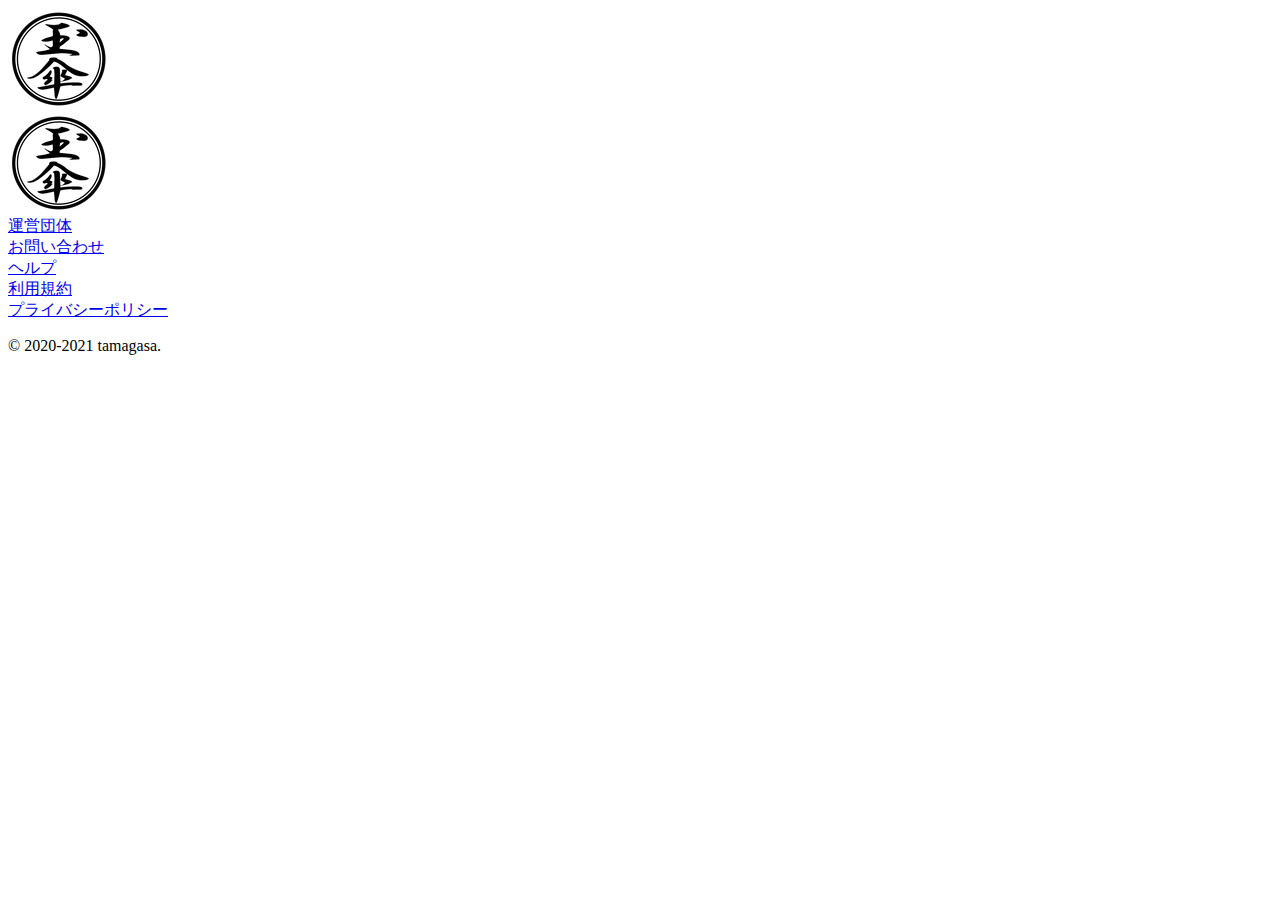
==== help.html @ 847b8047 "added header and footer" ====
<!DOCTYPE html>
<html lang="ja">
  <head>
    <!-- Google Tag Manager -->
      <!-- <script>(function(w,d,s,l,i){w[l]=w[l]||[];w[l].push({'gtm.start':
      new Date().getTime(),event:'gtm.js'});var f=d.getElementsByTagName(s)[0],
      j=d.createElement(s),dl=l!='dataLayer'?'&l='+l:'';j.async=true;j.src=
      'https://www.googletagmanager.com/gtm.js?id='+i+dl;f.parentNode.insertBefore(j,f);
      })(window,document,'script','dataLayer','GTM-PZJ7C9R');</script> -->
    <!-- End Google Tag Manager -->
    <title>ヘルプ | 【えん】生産者の情報共有コミュニティ</title>
    <meta charset="utf-8" />
    <meta http-equiv="X-UA-Compatible" content="IE=edge" />
    <meta name="description" content="ヘルプ | 生産者のための情報共有コミュニティ【えん】は生産者の皆様の普段の活動やノウハウを記事にして共有することができるサービスです。簡単に記事を書くことができ、自身のブランディングやビジネスに役立てることができます。" />
    <meta name="viewport" id="viewport" content="width=device-width, initial-scale=1" />
    <meta name="format-detection" content="telephone=no" />

    <!-- og -->
    <meta property="og:title" content="ヘルプ | 【えん】生産者の情報共有コミュニティ" />
    <meta property="og:description" content="ヘルプ | 生産者のための情報共有コミュニティ【えん】は生産者の皆様の普段の活動やノウハウを記事にして共有することができるサービスです。簡単に記事を書くことができ、自身のブランディングやビジネスに役立てることができます。" />
    <meta property="og:type" content="website" />
    <meta property="og:url" content="https://enne.tamagasa.com/" />
    <!-- <meta property="og:image" content=""> -->
    <!-- twitter -->
    <meta name="twitter:card" content="summary_large_image" />
    <meta name="twitter:title" content="ヘルプ | 【えん】生産者の情報共有コミュニティ" />
    <meta name="twitter:description" content="ヘルプ | 生産者のための情報共有コミュニティ【えん】は生産者の皆様の普段の活動やノウハウを記事にして共有することができるサービスです。簡単に記事を書くことができ、自身のブランディングやビジネスに役立てることができます。" />
    <meta name="twitter:url" content="https://enne.tamagasa.com/" />
    <!-- <meta name="twitter:image" content=""> -->
    <!-- favicon -->
    <link rel="shortcut icon" href="./img/favicon.ico" />
    <link rel="apple-touch-icon" sizes="180x180" href="./img/apple-touch-icon-180x180.png">
    <link rel="icon" type="image/png" href="./img/android-chrome-256x256.png">

    <link rel="stylesheet" href="./css/help.css">
  </head>
  <body>
    <!-- Google Tag Manager (noscript) -->
      <!-- <noscript><iframe src="https://www.googletagmanager.com/ns.html?id=GTM-PZJ7C9R"
      height="0" width="0" style="display:none;visibility:hidden"></iframe></noscript> -->
    <!-- End Google Tag Manager (noscript) -->
    <header>
      <div class="header__contents">
        <div class="header__logo"><a href="https://enne.tamagasa.com/"><img class="header__logo--img" src="./img/logo.png" /></a></div>
      </div>
    </header>

    <main>
      
    </main>

    <footer>
      <div class="footer__contents">
        <img src="./img/logo.png" class="footer__logo" alt="フッターロゴ" />
        <div class="footer__link">
          <div class="footer__link--block">
            <a href="https://tamagasa.com/" target="_blank" class="footer__link--anchor">運営団体</a>
          </div>
          <div class="footer__link--block">
            <a href="https://tamagasa.com/#contacts" target="_blank" class="footer__link--anchor">お問い合わせ</a>
          </div>
          <div class="footer__link--block">
            <a href="https://tamagasa.com/help.html" target="_blank" class="footer__link--anchor">ヘルプ</a>
          </div>
          <div class="footer__link--block">
            <a href="https://enne.tamagasa.com/term/" target="_blank" class="footer__link--anchor">利用規約</a>
          </div>
          <div class="footer__link--block">
            <a href="https://enne.tamagasa.com/privacy/" target="_blank" class="footer__link--anchor">プライバシーポリシー</a>
          </div>
        </div>
      </div>
      <p class="footer__copyright">&copy; 2020-2021 tamagasa.</p>
    </footer>
  </body>
</html>
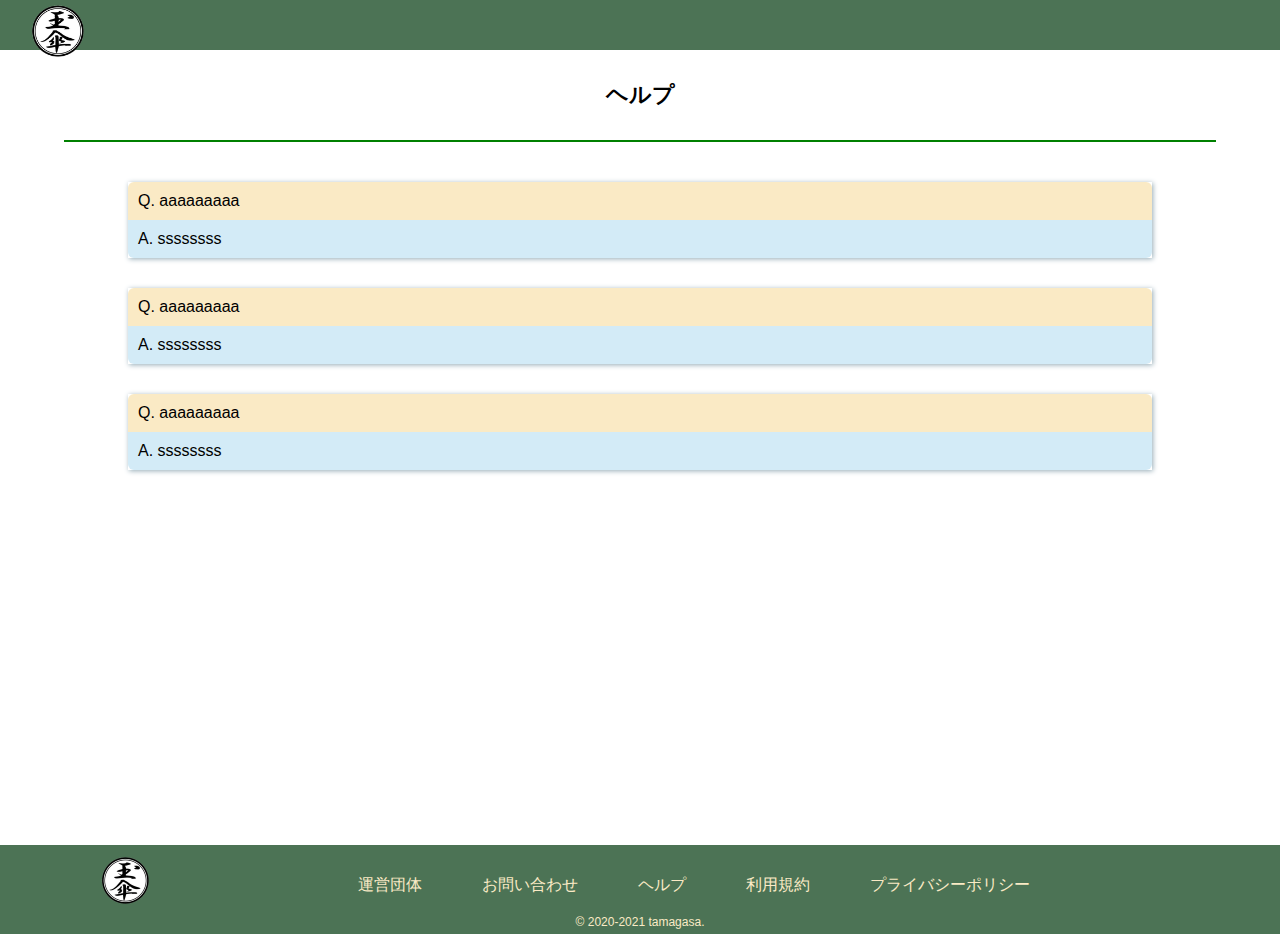
==== commit b099c84c: "fixed design" ====
--- a/help.html
+++ b/help.html
@@ -46,7 +46,24 @@
     </header>
 
     <main>
-      
+      <div class="help__head">ヘルプ</div>
+      <div class="help__line"></div>
+
+      <div class="help__contents">
+        <div class="help__contents--card">
+          <p class="help__contents--card--question">Q. aaaaaaaaa</p>
+          <p class="help__contents--card--answer">A. ssssssss</p>
+        </div>
+        <div class="help__contents--card">
+          <p class="help__contents--card--question">Q. aaaaaaaaa</p>
+          <p class="help__contents--card--answer">A. ssssssss</p>
+        </div>
+        <div class="help__contents--card">
+          <p class="help__contents--card--question">Q. aaaaaaaaa</p>
+          <p class="help__contents--card--answer">A. ssssssss</p>
+        </div>
+      </div>
+
     </main>
 
     <footer>
--- a/css/help.css
+++ b/css/help.css
@@ -0,0 +1,134 @@
+* {
+    margin: 0;
+    padding: 0;
+}
+html {
+    font-size: 16px;
+}
+html,
+body {
+    height: 100%;
+}
+body {
+    margin: 0;
+    overflow-x: hidden;
+    font-family: 'Hiragino Kaku Gothic ProN', 'ヒラギノ角ゴ ProN W3', 'YuGothic',
+        'Yu Gothic', 'メイリオ', 'Meiryo', 'ＭＳ ゴシック', sans-serif;
+}
+main {
+    min-height: 85vh;
+}
+*:focus {
+    outline: none;
+}
+a {
+    color: #1a4459;
+    transition: 0.3s;
+}
+a:link,
+a:visited {
+    text-decoration: none;
+    color: #1a4459;
+}
+input[type='submit'],
+input[type='button'],
+input[type='text'],
+input[type='password'],
+input[type='email'] {
+    -webkit-appearance: none;
+    appearance: none;
+}
+select,
+input,
+textarea,
+button {
+    vertical-align: middle;
+    position: relative;
+    font-family: 'Hiragino Kaku Gothic ProN', 'ヒラギノ角ゴ ProN W3', 'YuGothic',
+        'Yu Gothic', 'メイリオ', 'Meiryo', 'ＭＳ ゴシック', sans-serif;
+}
+input {
+    line-height: 15px;
+}
+
+/* ヘッダ */
+.header__contents {
+    display: flex;
+    justify-content: center;
+    background: #4c7355;
+    height: 50px;
+}
+.header__logo {
+    margin-right: auto;
+    margin-left: 30px;
+    margin-top: 3px;
+    z-index: 100;
+}
+.header__logo--img {
+    width: 55px;
+}
+
+/* フッタ */
+.footer__contents {
+    display: flex;
+    background-color: #4c7355;
+    width: 100%;
+}
+.footer__logo {
+    margin: 10px 50px 10px 100px;
+    height: 50px;
+}
+.footer__copyright {
+    color: #faeac5;
+    background-color: #4c7355;
+    width: 100%;
+    text-align: center;
+    font-size: 12px;
+    padding-bottom: 5px;
+}
+.footer__link {
+    display: flex;
+    margin-left: 10%;
+    margin-top: 30px;
+}
+.footer__link--block {
+    margin: 0 30px;
+}
+.footer__link--anchor {
+    font-size: 16px;
+    color: #faeac5 !important;
+}
+.footer__link--anchor:hover {
+    color: #1a4459 !important;
+}
+
+/* ヘルプ */
+.help__head {
+    text-align: center;
+    font-size: 22px;
+    font-weight: 800;
+    margin: 30px auto;
+}
+.help__line {
+    width: 90%;
+    margin: 0 auto;
+    border-bottom: solid #008000 2px;
+}
+.help__contents {
+    width: 80vw;
+    margin: 40px auto;
+}
+.help__contents--card {
+    margin: 30px 0;
+    box-shadow: 1px 1px 5px #95acb7;
+}
+.help__contents--card--question {
+    border-radius: 6px 6px 0 0;
+    padding: 10px;
+    background-color: #faeac5;
+}
+.help__contents--card--answer {
+    border-radius: 0 0 6px 6px;
+    padding: 10px;
+    background-color: #d3ebf7;
+}
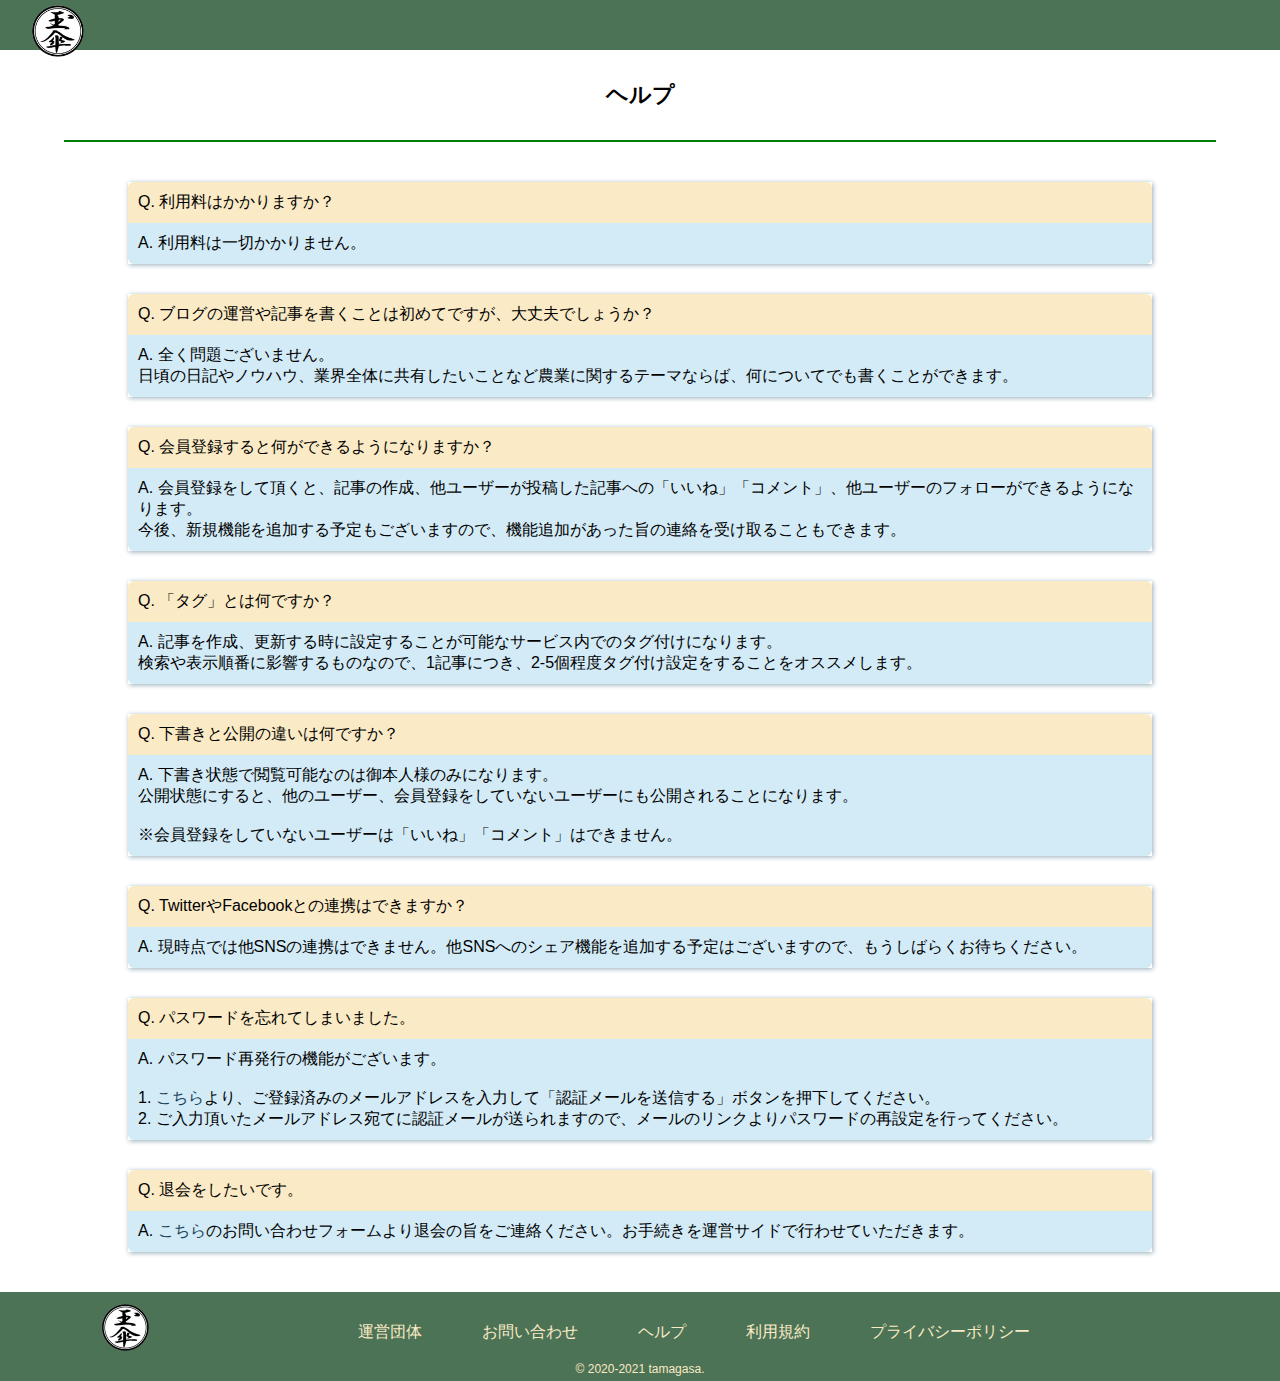
==== commit 6a0debb9: "fixed contents" ====
--- a/help.html
+++ b/help.html
@@ -51,16 +51,57 @@
 
       <div class="help__contents">
         <div class="help__contents--card">
-          <p class="help__contents--card--question">Q. aaaaaaaaa</p>
-          <p class="help__contents--card--answer">A. ssssssss</p>
+          <p class="help__contents--card--question">Q. 利用料はかかりますか？</p>
+          <p class="help__contents--card--answer">A. 利用料は一切かかりません。</p>
         </div>
         <div class="help__contents--card">
-          <p class="help__contents--card--question">Q. aaaaaaaaa</p>
-          <p class="help__contents--card--answer">A. ssssssss</p>
+          <p class="help__contents--card--question">Q. ブログの運営や記事を書くことは初めてですが、大丈夫でしょうか？</p>
+          <p class="help__contents--card--answer">
+            A. 全く問題ございません。<br />
+            日頃の日記やノウハウ、業界全体に共有したいことなど農業に関するテーマならば、何についてでも書くことができます。
+          </p>
         </div>
         <div class="help__contents--card">
-          <p class="help__contents--card--question">Q. aaaaaaaaa</p>
-          <p class="help__contents--card--answer">A. ssssssss</p>
+          <p class="help__contents--card--question">Q. 会員登録すると何ができるようになりますか？</p>
+          <p class="help__contents--card--answer">
+            A. 会員登録をして頂くと、記事の作成、他ユーザーが投稿した記事への「いいね」「コメント」、他ユーザーのフォローができるようになります。<br />
+            今後、新規機能を追加する予定もございますので、機能追加があった旨の連絡を受け取ることもできます。
+          </p>
+        </div>
+        <div class="help__contents--card">
+          <p class="help__contents--card--question">Q. 「タグ」とは何ですか？</p>
+          <p class="help__contents--card--answer">
+            A. 記事を作成、更新する時に設定することが可能なサービス内でのタグ付けになります。<br />
+            検索や表示順番に影響するものなので、1記事につき、2-5個程度タグ付け設定をすることをオススメします。
+          </p>
+        </div>
+        <div class="help__contents--card">
+          <p class="help__contents--card--question">Q. 下書きと公開の違いは何ですか？</p>
+          <p class="help__contents--card--answer">
+            A. 下書き状態で閲覧可能なのは御本人様のみになります。<br />
+            公開状態にすると、他のユーザー、会員登録をしていないユーザーにも公開されることになります。<br />
+            <br />
+            ※会員登録をしていないユーザーは「いいね」「コメント」はできません。
+          </p>
+        </div>
+        <div class="help__contents--card">
+          <p class="help__contents--card--question">Q. TwitterやFacebookとの連携はできますか？</p>
+          <p class="help__contents--card--answer">A. 現時点では他SNSの連携はできません。他SNSへのシェア機能を追加する予定はございますので、もうしばらくお待ちください。</p>
+        </div>
+        <div class="help__contents--card">
+          <p class="help__contents--card--question">Q. パスワードを忘れてしまいました。</p>
+          <p class="help__contents--card--answer">
+            A. パスワード再発行の機能がございます。<br />
+            <br />
+            1. <a href="https://enne.tamagasa.com/reset/password/">こちら</a>より、ご登録済みのメールアドレスを入力して「認証メールを送信する」ボタンを押下してください。<br />
+            2. ご入力頂いたメールアドレス宛てに認証メールが送られますので、メールのリンクよりパスワードの再設定を行ってください。
+          </p>
+        </div>
+        <div class="help__contents--card">
+          <p class="help__contents--card--question">Q. 退会をしたいです。</p>
+          <p class="help__contents--card--answer">
+            A. <a href="https://tamagasa.com/#contacts" target="_blank">こちら</a>のお問い合わせフォームより退会の旨をご連絡ください。お手続きを運営サイドで行わせていただきます。
+          </p>
         </div>
       </div>
 
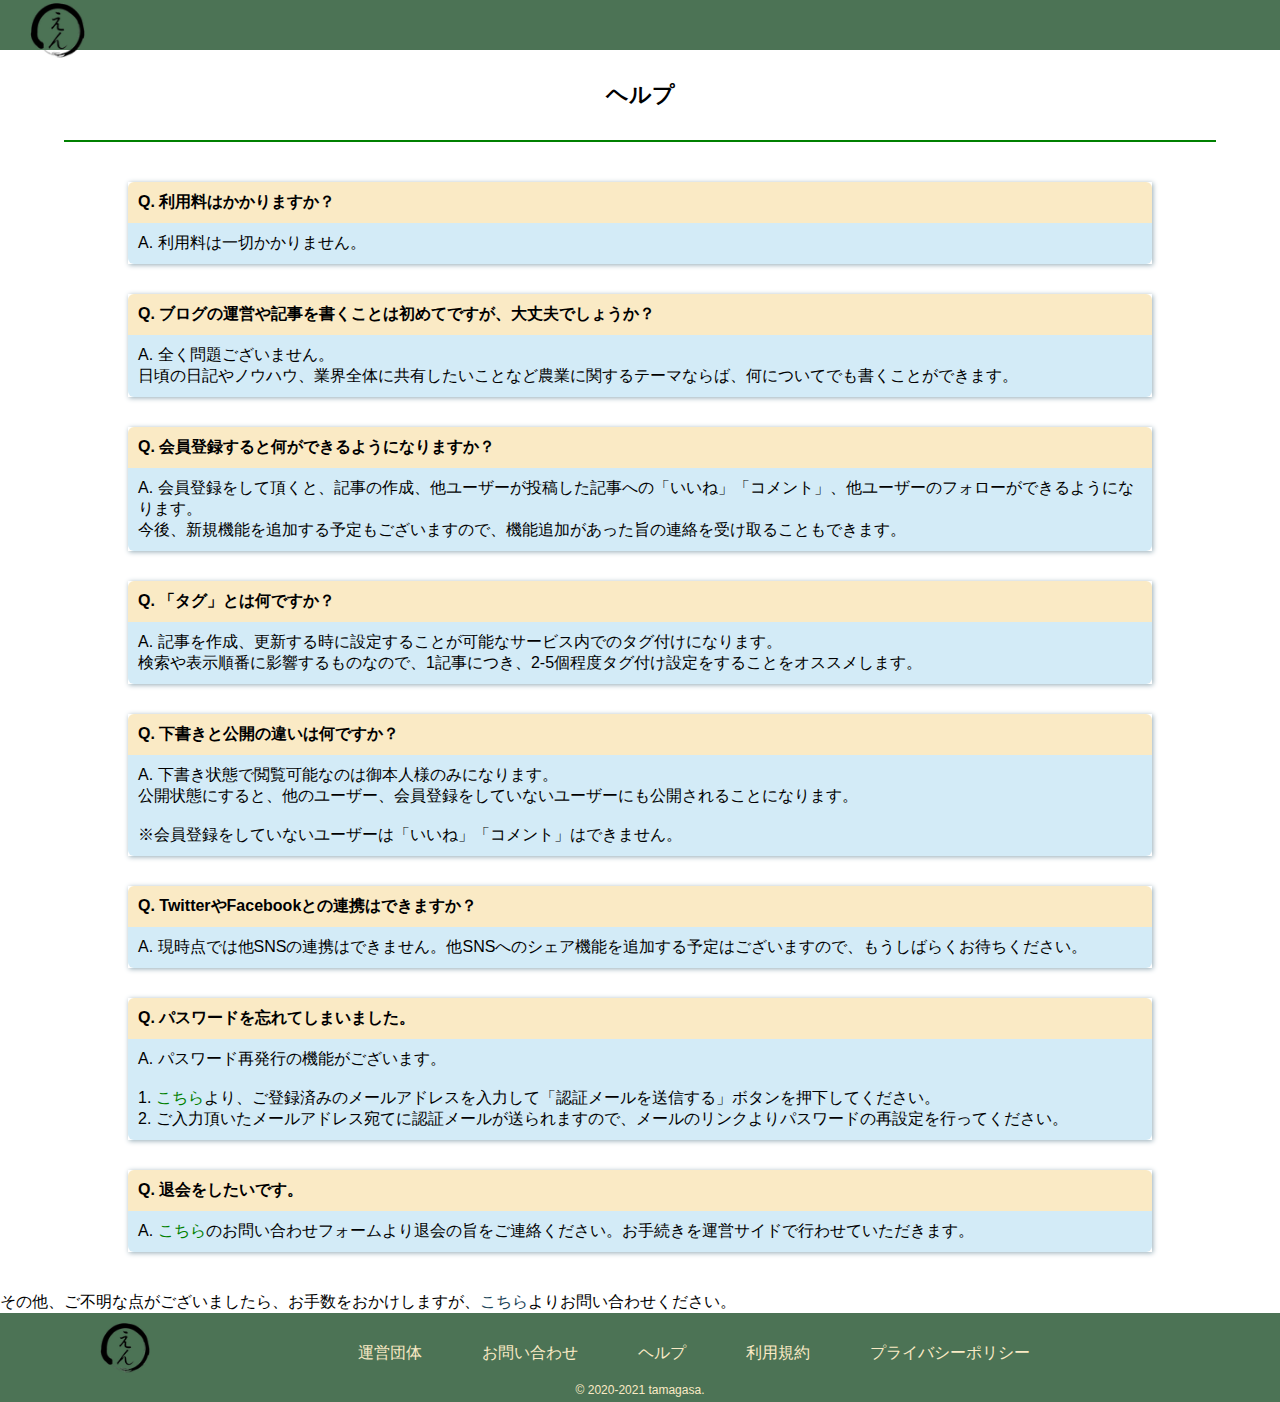
==== commit 70bb5fc9: "fixed logo" ====
--- a/help.html
+++ b/help.html
@@ -41,7 +41,7 @@
     <!-- End Google Tag Manager (noscript) -->
     <header>
       <div class="header__contents">
-        <div class="header__logo"><a href="https://enne.tamagasa.com/"><img class="header__logo--img" src="./img/logo.png" /></a></div>
+        <div class="header__logo"><a href="https://enne.tamagasa.com/"><img class="header__logo--img" src="./img/enne.png" /></a></div>
       </div>
     </header>
 
@@ -105,11 +105,15 @@
         </div>
       </div>
 
+      <div class="help__other">
+        その他、ご不明な点がございましたら、お手数をおかけしますが、<a href="https://tamagasa.com/#contacts">こちら</a>よりお問い合わせください。
+      </div>
+
     </main>
 
     <footer>
       <div class="footer__contents">
-        <img src="./img/logo.png" class="footer__logo" alt="フッターロゴ" />
+        <img src="./img/enne.png" class="footer__logo" alt="フッターロゴ" />
         <div class="footer__link">
           <div class="footer__link--block">
             <a href="https://tamagasa.com/" target="_blank" class="footer__link--anchor">運営団体</a>
--- a/css/help.css
+++ b/css/help.css
@@ -126,9 +126,18 @@
     border-radius: 6px 6px 0 0;
     padding: 10px;
     background-color: #faeac5;
+    font-weight: 800;
 }
 .help__contents--card--answer {
     border-radius: 0 0 6px 6px;
     padding: 10px;
     background-color: #d3ebf7;
+    font-weight: 500;
 }
+.help__contents--card--answer > a {
+    color: #008000;
+}
+.help__contents--card--answer > a:hover {
+    font-weight: 800;
+    color: #4c7355;
+}
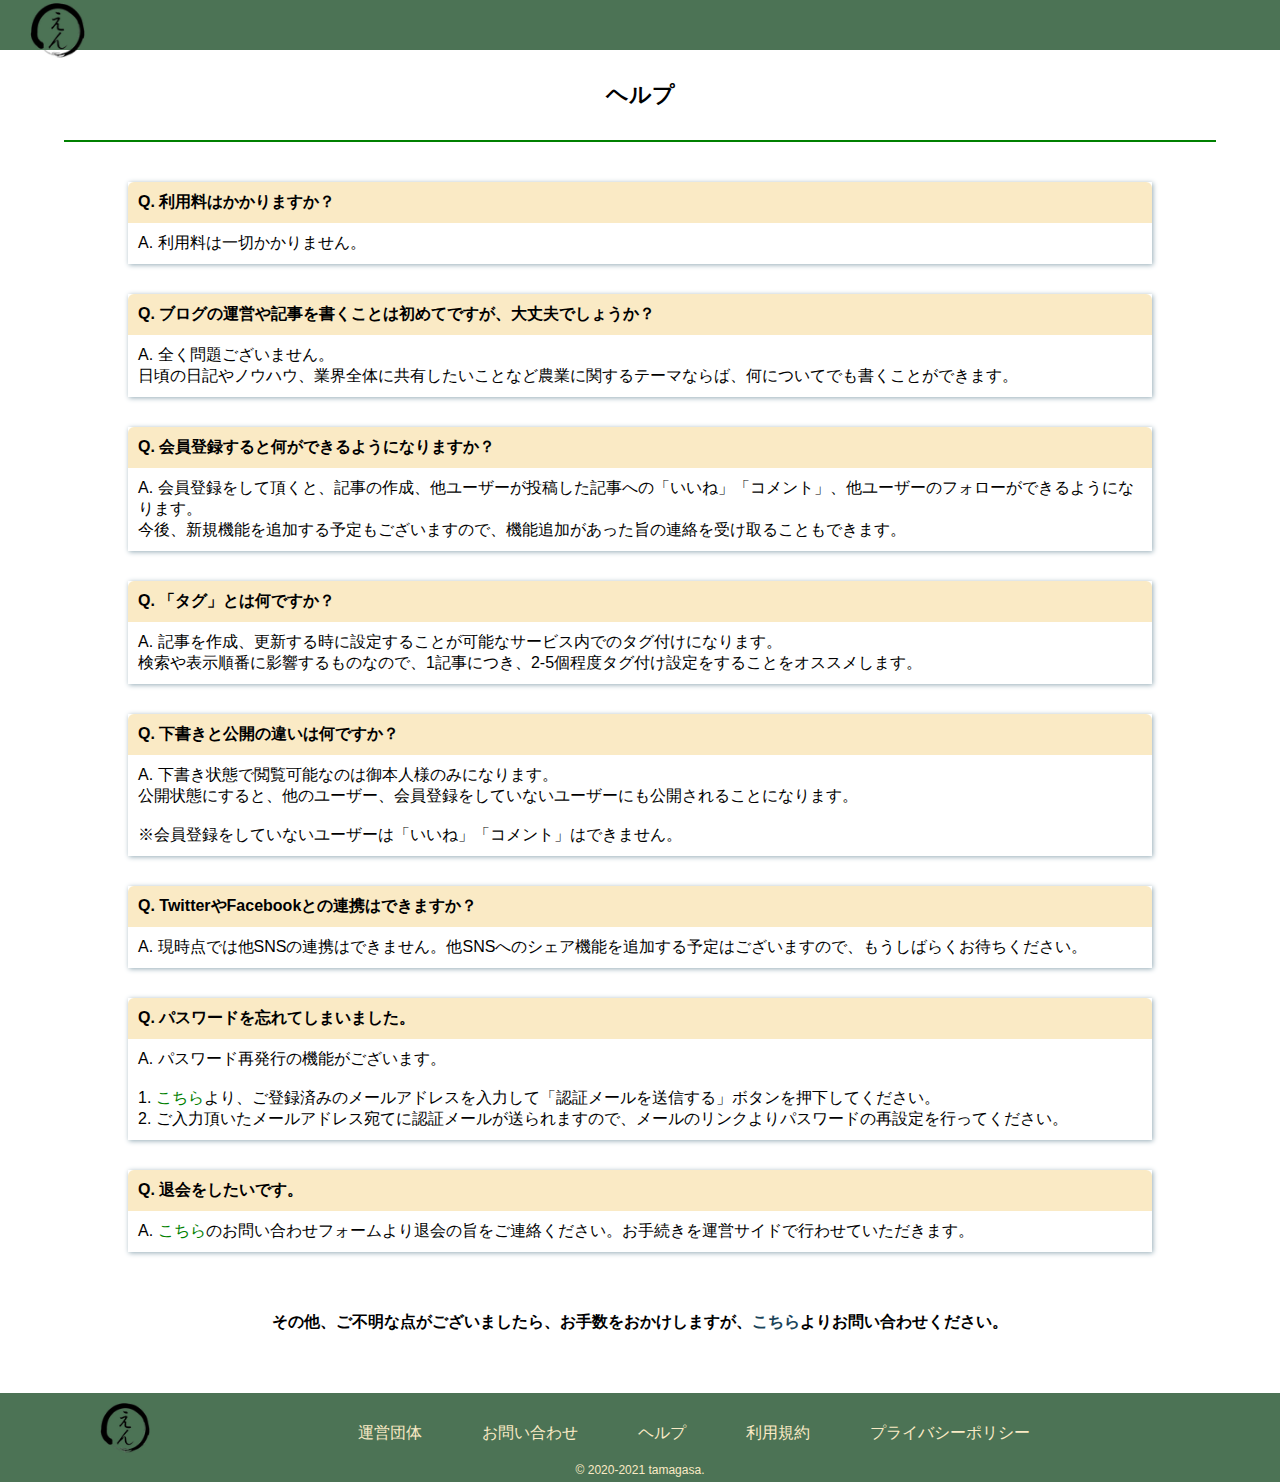
==== commit 2fac8473: "fixed link" ====
--- a/help.html
+++ b/help.html
@@ -125,10 +125,10 @@
             <a href="https://tamagasa.com/help.html" target="_blank" class="footer__link--anchor">ヘルプ</a>
           </div>
           <div class="footer__link--block">
-            <a href="https://enne.tamagasa.com/term/" target="_blank" class="footer__link--anchor">利用規約</a>
+            <a href="https://tamagasa.com/term.html" target="_blank" class="footer__link--anchor">利用規約</a>
           </div>
           <div class="footer__link--block">
-            <a href="https://enne.tamagasa.com/privacy/" target="_blank" class="footer__link--anchor">プライバシーポリシー</a>
+            <a href="https://tamagasa.com/privacy.html" target="_blank" class="footer__link--anchor">プライバシーポリシー</a>
           </div>
         </div>
       </div>
--- a/css/help.css
+++ b/css/help.css
@@ -131,7 +131,7 @@
 .help__contents--card--answer {
     border-radius: 0 0 6px 6px;
     padding: 10px;
-    background-color: #d3ebf7;
+    background-color: #fff;
     font-weight: 500;
 }
 .help__contents--card--answer > a {
@@ -141,3 +141,51 @@
     font-weight: 800;
     color: #4c7355;
 }
+.help__other {
+    width: 80vw;
+    margin: 60px auto;
+    text-align: center;
+    font-weight: 900;
+}
+
+/* タブレット */
+@media screen and (min-width: 600px) and (max-width: 959px) {
+    .footer__logo {
+        margin: 10px 50px 10px 70px;
+    }
+    .footer__link {
+        margin-left: 2%;
+        margin-top: 20px;
+    }
+    .footer__link--block {
+        margin: 0 10px;
+    }
+    .footer__link--anchor {
+        font-size: 14px;
+    }
+}
+
+/* スマホ */
+@media screen and (max-width: 599px) {
+    .header__logo {
+        margin-left: 6px;
+    }
+    .header__logo--img {
+        width: 40px;
+    }
+    .footer__logo {
+        margin: 10px 20px 10px 30px;
+    }
+    .footer__link {
+        display: block;
+        margin-left: 2%;
+        margin-top: 15px;
+        padding-bottom: 10px;
+    }
+    .footer__link--block {
+        margin: 0 5px;
+    }
+    .footer__link--anchor {
+        font-size: 12px;
+    }
+}
